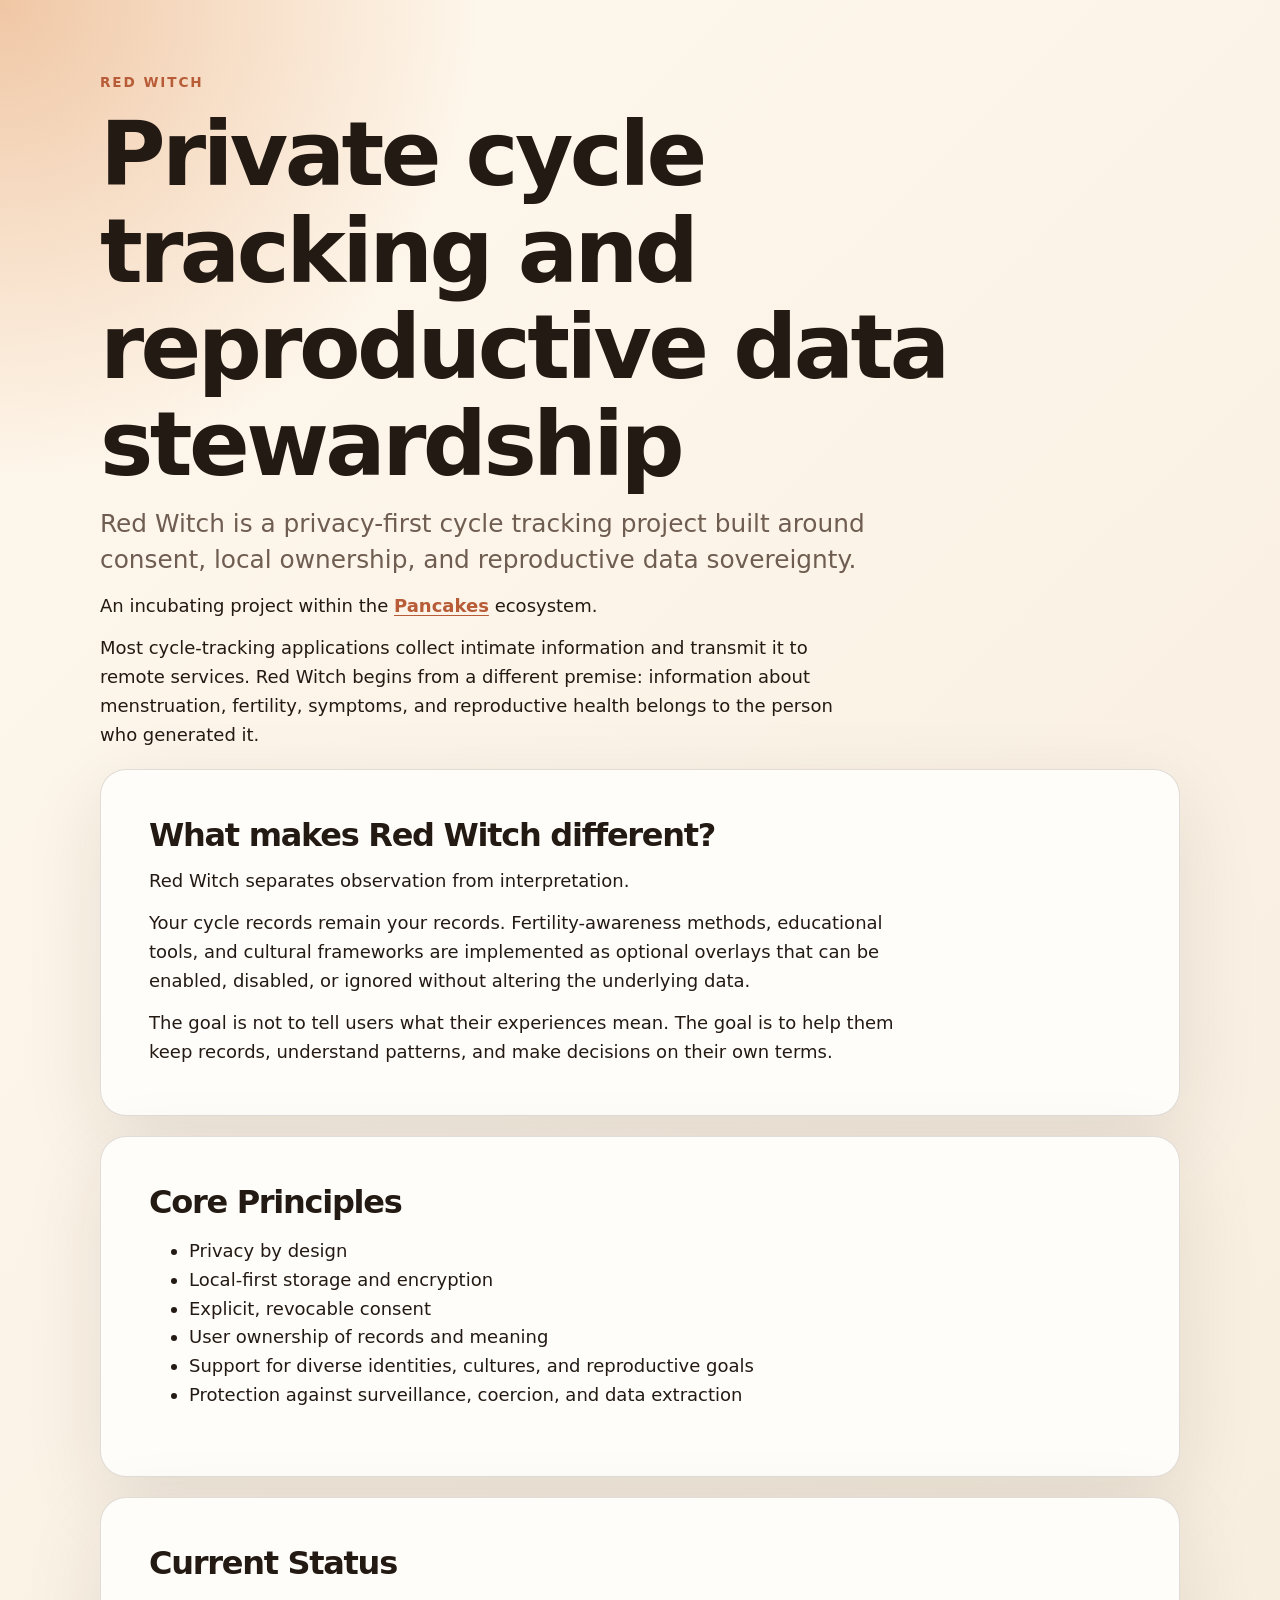
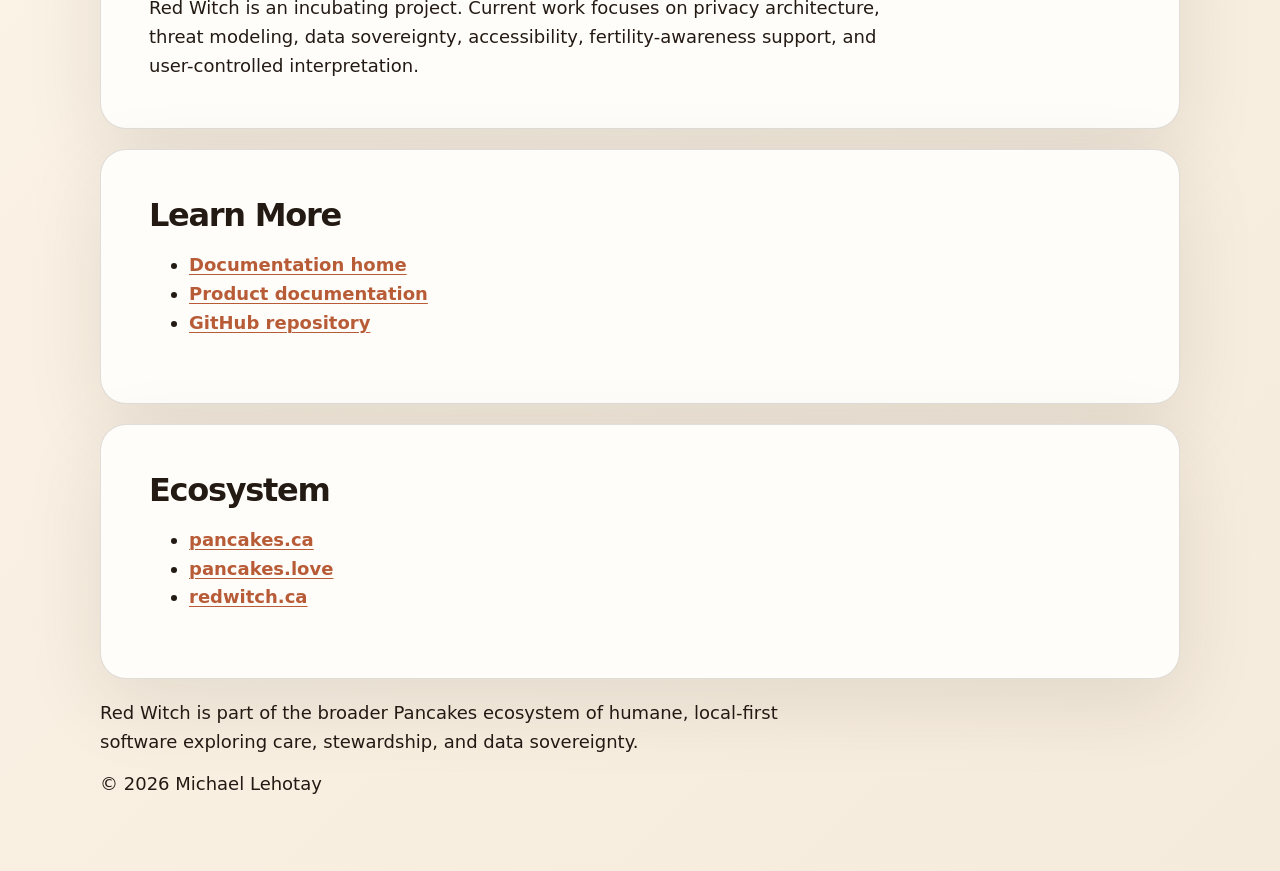
==== sites/www.redwitch.ca/index.html @ c090cc10 "Split Red Witch apex and canonical roots" ====
<!doctype html>
<html lang="en">
<head>
  <meta charset="utf-8">
  <meta name="viewport" content="width=device-width, initial-scale=1">
  <title>Red Witch</title>
  <meta
    name="description"
    content="Privacy-first cycle tracking, reproductive recordkeeping, and data sovereignty."
  >
  <!-- Canonical host; the apex redirect root is /sites/redwitch.ca/. -->
  <link rel="canonical" href="https://www.redwitch.ca/">
  <link rel="stylesheet" href="styles.css">
</head>
<body>
  <main class="page">
    <header>
      <p class="eyebrow">Red Witch</p>
      <h1>Private cycle tracking and reproductive data stewardship</h1>
      <p class="lede">
        Red Witch is a privacy-first cycle tracking project built around
        consent, local ownership, and reproductive data sovereignty.
      </p>
      <p class="small">
        An incubating project within the
        <a href="https://pancakes.ca/">Pancakes</a>
        ecosystem.
      </p>
    </header>

    <section>
      <p>
        Most cycle-tracking applications collect intimate information and
        transmit it to remote services. Red Witch begins from a different
        premise: information about menstruation, fertility, symptoms, and
        reproductive health belongs to the person who generated it.
      </p>
    </section>

    <section class="panel">
      <h2>What makes Red Witch different?</h2>

      <p>
        Red Witch separates observation from interpretation.
      </p>

      <p>
        Your cycle records remain your records. Fertility-awareness methods,
        educational tools, and cultural frameworks are implemented as optional
        overlays that can be enabled, disabled, or ignored without altering
        the underlying data.
      </p>

      <p>
        The goal is not to tell users what their experiences mean. The goal
        is to help them keep records, understand patterns, and make decisions
        on their own terms.
      </p>
    </section>

    <section class="panel">
      <h2>Core Principles</h2>

      <ul class="links">
        <li>Privacy by design</li>
        <li>Local-first storage and encryption</li>
        <li>Explicit, revocable consent</li>
        <li>User ownership of records and meaning</li>
        <li>Support for diverse identities, cultures, and reproductive goals</li>
        <li>Protection against surveillance, coercion, and data extraction</li>
      </ul>
    </section>

    <section class="panel">
      <h2>Current Status</h2>

      <p>
        Red Witch is an incubating project. Current work focuses on privacy
        architecture, threat modeling, data sovereignty, accessibility,
        fertility-awareness support, and user-controlled interpretation.
      </p>
    </section>

    <section class="panel">
      <h2>Learn More</h2>

      <ul class="links">
        <li><a href="https://docs.redwitch.ca/">Documentation home</a></li>
        <li><a href="https://docs.redwitch.ca/product/">Product documentation</a></li>
        <li><a href="https://github.com/Floating-Eye-Software/redwitch">GitHub repository</a></li>
      </ul>
    </section>

    <section class="panel">
      <h2>Ecosystem</h2>

      <ul class="links">
        <li><a href="https://pancakes.ca/">pancakes.ca</a></li>
        <li><a href="https://pancakes.love/">pancakes.love</a></li>
        <li><a href="https://www.redwitch.ca/">redwitch.ca</a></li>
      </ul>
    </section>

    <footer>
      <p>
        Red Witch is part of the broader Pancakes ecosystem of humane,
        local-first software exploring care, stewardship, and data sovereignty.
      </p>

      <p class="small">
        © 2026 Michael Lehotay
      </p>
    </footer>
  </main>
</body>
</html>
---- sites/www.redwitch.ca/styles.css ----
:root {
  --bg: #fff8ed;
  --panel: #fffdf8;
  --panel-muted: #f5ebdc;
  --text: #241a14;
  --muted: #6e5d50;
  --accent: #b85c38;
  --accent-soft: #f0c7a5;
  --border: rgba(36, 26, 20, 0.14);
  --shadow: 0 24px 80px rgba(36, 26, 20, 0.10);
  --radius: 26px;
}

.site-pancakes-love {
  --bg: #fff1f5;
  --panel: #fffaff;
  --panel-muted: #f7e3eb;
  --text: #2a111a;
  --muted: #755263;
  --accent: #a43d68;
  --accent-soft: #f1b6cc;
  --border: rgba(42, 17, 26, 0.14);
  --shadow: 0 24px 80px rgba(42, 17, 26, 0.11);
}

* {
  box-sizing: border-box;
}

html {
  min-height: 100%;
}

body {
  min-height: 100%;
  margin: 0;
  background:
    radial-gradient(circle at top left, var(--accent-soft), transparent 30rem),
    linear-gradient(135deg, var(--bg), var(--panel-muted));
  color: var(--text);
  font-family: ui-sans-serif, system-ui, -apple-system, BlinkMacSystemFont, "Segoe UI", sans-serif;
  font-size: 18px;
  line-height: 1.6;
}

.page {
  width: min(1080px, calc(100% - 32px));
  margin: 0 auto;
  padding: 8vh 0;
}

.panel,
.card {
  background: color-mix(in srgb, var(--panel) 92%, white 8%);
  border: 1px solid var(--border);
  border-radius: var(--radius);
  box-shadow: var(--shadow);
}

.panel {
  padding: clamp(1.5rem, 4vw, 3rem);
  margin: 1.25rem 0;
}

.panel-hero {
  padding-top: clamp(2.5rem, 8vw, 5rem);
  padding-bottom: clamp(2.5rem, 8vw, 5rem);
}

.panel-muted {
  background: color-mix(in srgb, var(--panel-muted) 82%, white 18%);
}

.eyebrow {
  margin: 0 0 0.75rem;
  color: var(--accent);
  font-size: 0.85rem;
  font-weight: 800;
  letter-spacing: 0.14em;
  text-transform: uppercase;
}

h1,
h2 {
  line-height: 1.08;
  letter-spacing: -0.04em;
}

h1 {
  max-width: 920px;
  margin: 0;
  font-size: clamp(2.4rem, 8vw, 5.6rem);
}

h2 {
  margin: 0 0 0.85rem;
  font-size: clamp(1.35rem, 3vw, 2rem);
}

p {
  max-width: 760px;
  margin: 0.85rem 0 0;
}

.lede {
  max-width: 820px;
  color: var(--muted);
  font-size: clamp(1.2rem, 2.4vw, 1.55rem);
  line-height: 1.45;
}

.grid {
  display: grid;
  grid-template-columns: repeat(2, minmax(0, 1fr));
  gap: 1.25rem;
  margin: 1.25rem 0;
}

.card {
  padding: clamp(1.25rem, 3vw, 2rem);
}

.card p {
  color: var(--muted);
}

.principles {
  display: grid;
  grid-template-columns: repeat(2, minmax(0, 1fr));
  gap: 0.5rem 1.5rem;
  margin: 1rem 0 0;
  padding-left: 1.25rem;
}

.principles li::marker {
  color: var(--accent);
}

a {
  color: var(--accent);
  font-weight: 700;
  text-decoration-thickness: 0.08em;
  text-underline-offset: 0.16em;
}

a:hover {
  text-decoration-thickness: 0.14em;
}

@media (max-width: 760px) {
  body {
    font-size: 16px;
  }

  .page {
    width: min(100% - 24px, 1080px);
    padding: 3vh 0;
  }

  .grid,
  .principles {
    grid-template-columns: 1fr;
  }
}
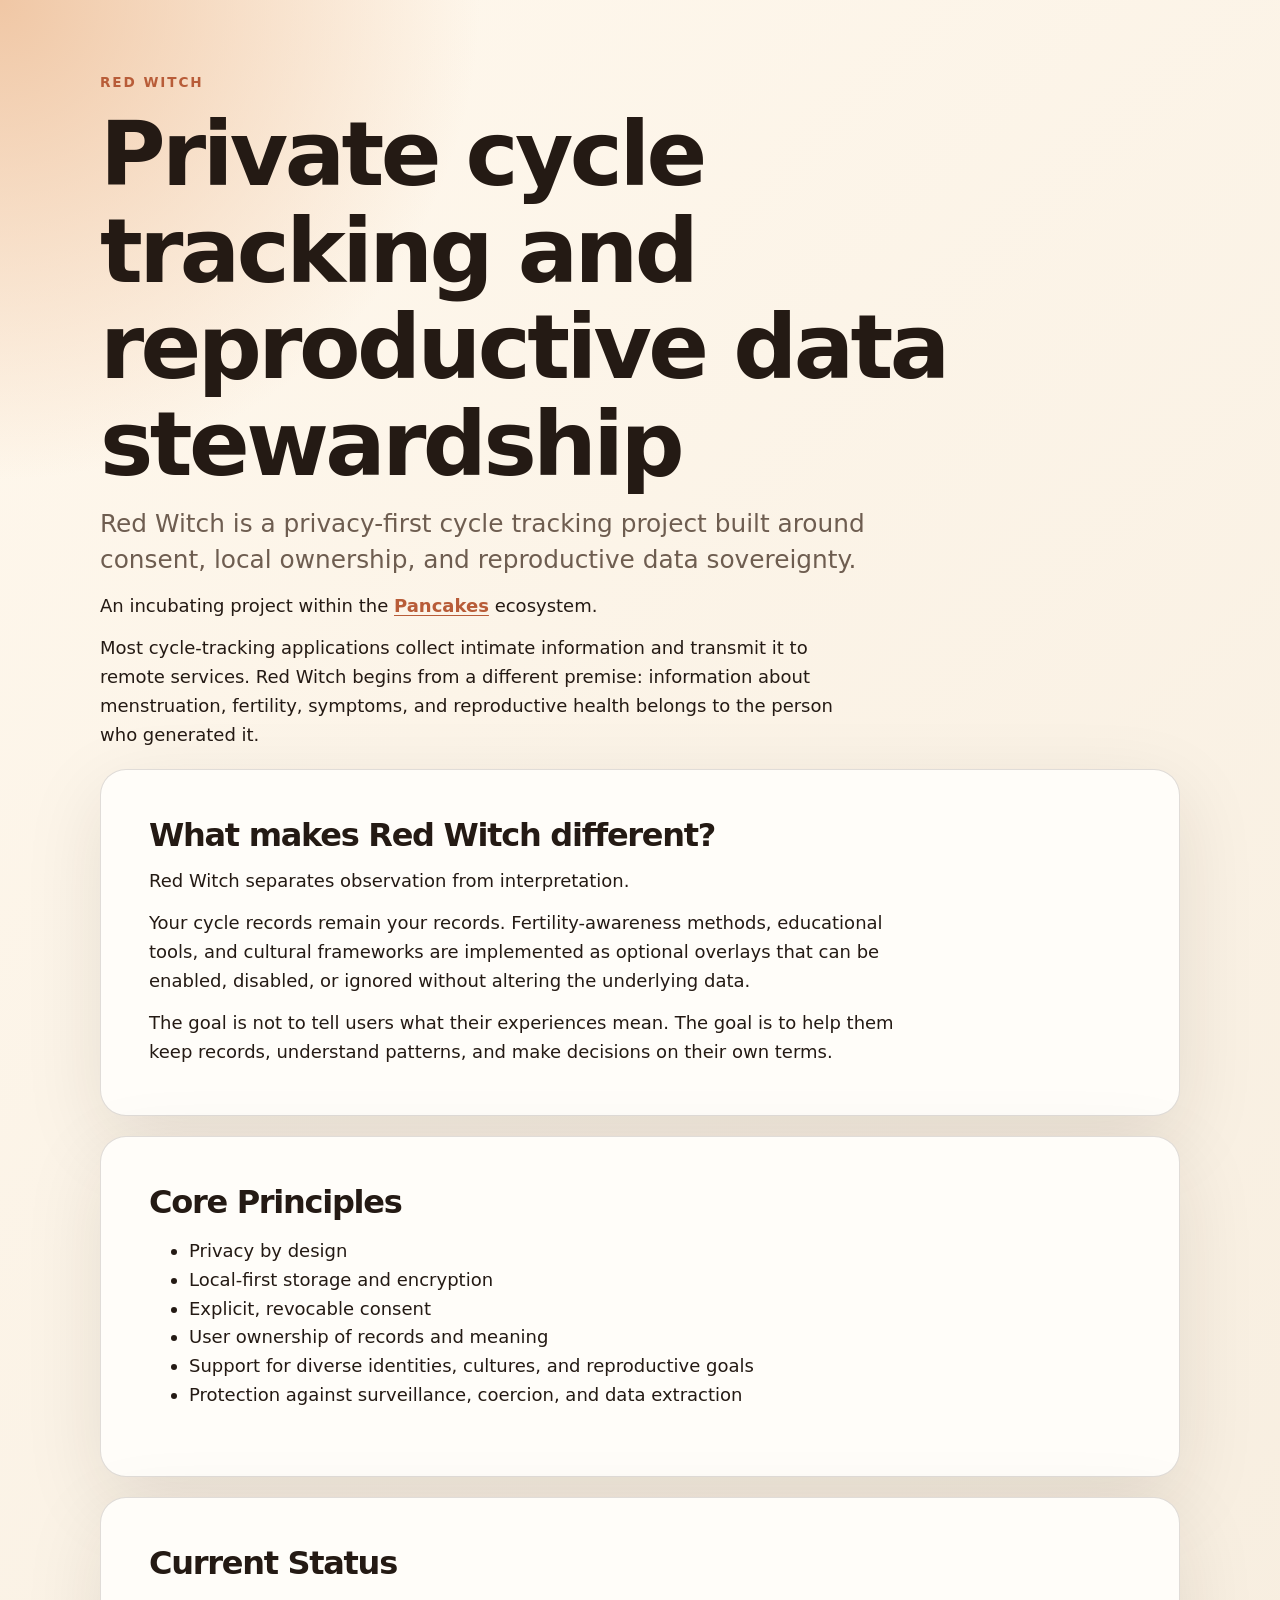
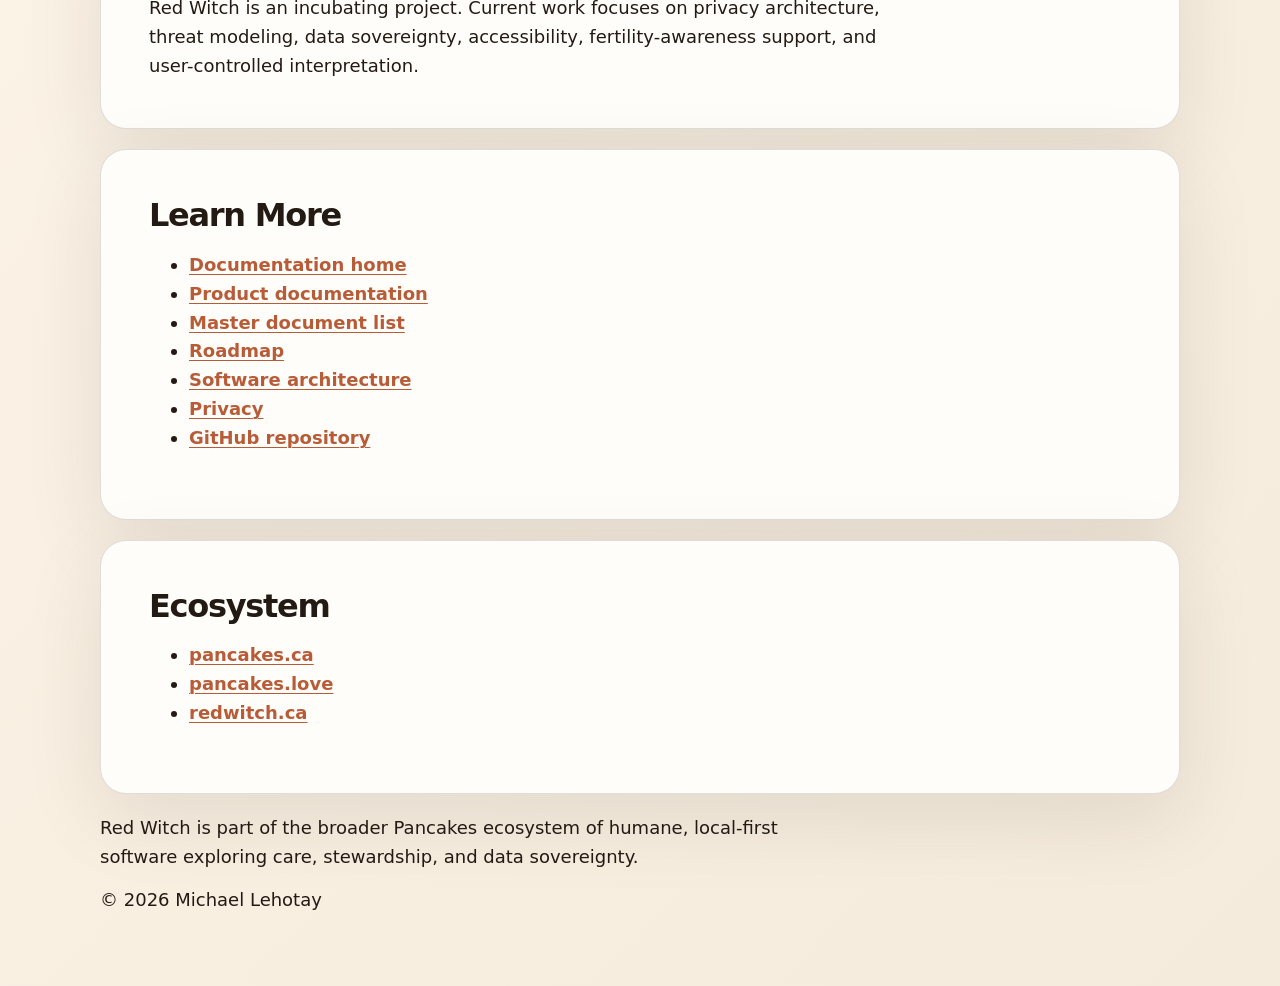
==== commit 1d4d5741: "Flatten docs and update homepage links" ====
--- a/sites/www.redwitch.ca/index.html
+++ b/sites/www.redwitch.ca/index.html
@@ -86,7 +86,11 @@
 
       <ul class="links">
         <li><a href="https://docs.redwitch.ca/">Documentation home</a></li>
-        <li><a href="https://docs.redwitch.ca/product/">Product documentation</a></li>
+        <li><a href="https://docs.redwitch.ca/">Product documentation</a></li>
+        <li><a href="https://docs.redwitch.ca/Red-Witch-Master-Document-List.md">Master document list</a></li>
+        <li><a href="https://docs.redwitch.ca/Red-Witch-Roadmap.md">Roadmap</a></li>
+        <li><a href="https://docs.redwitch.ca/Red-Witch-Software-Architecture.md">Software architecture</a></li>
+        <li><a href="https://docs.redwitch.ca/Red-Witch-Privacy.md">Privacy</a></li>
         <li><a href="https://github.com/Floating-Eye-Software/redwitch">GitHub repository</a></li>
       </ul>
     </section>
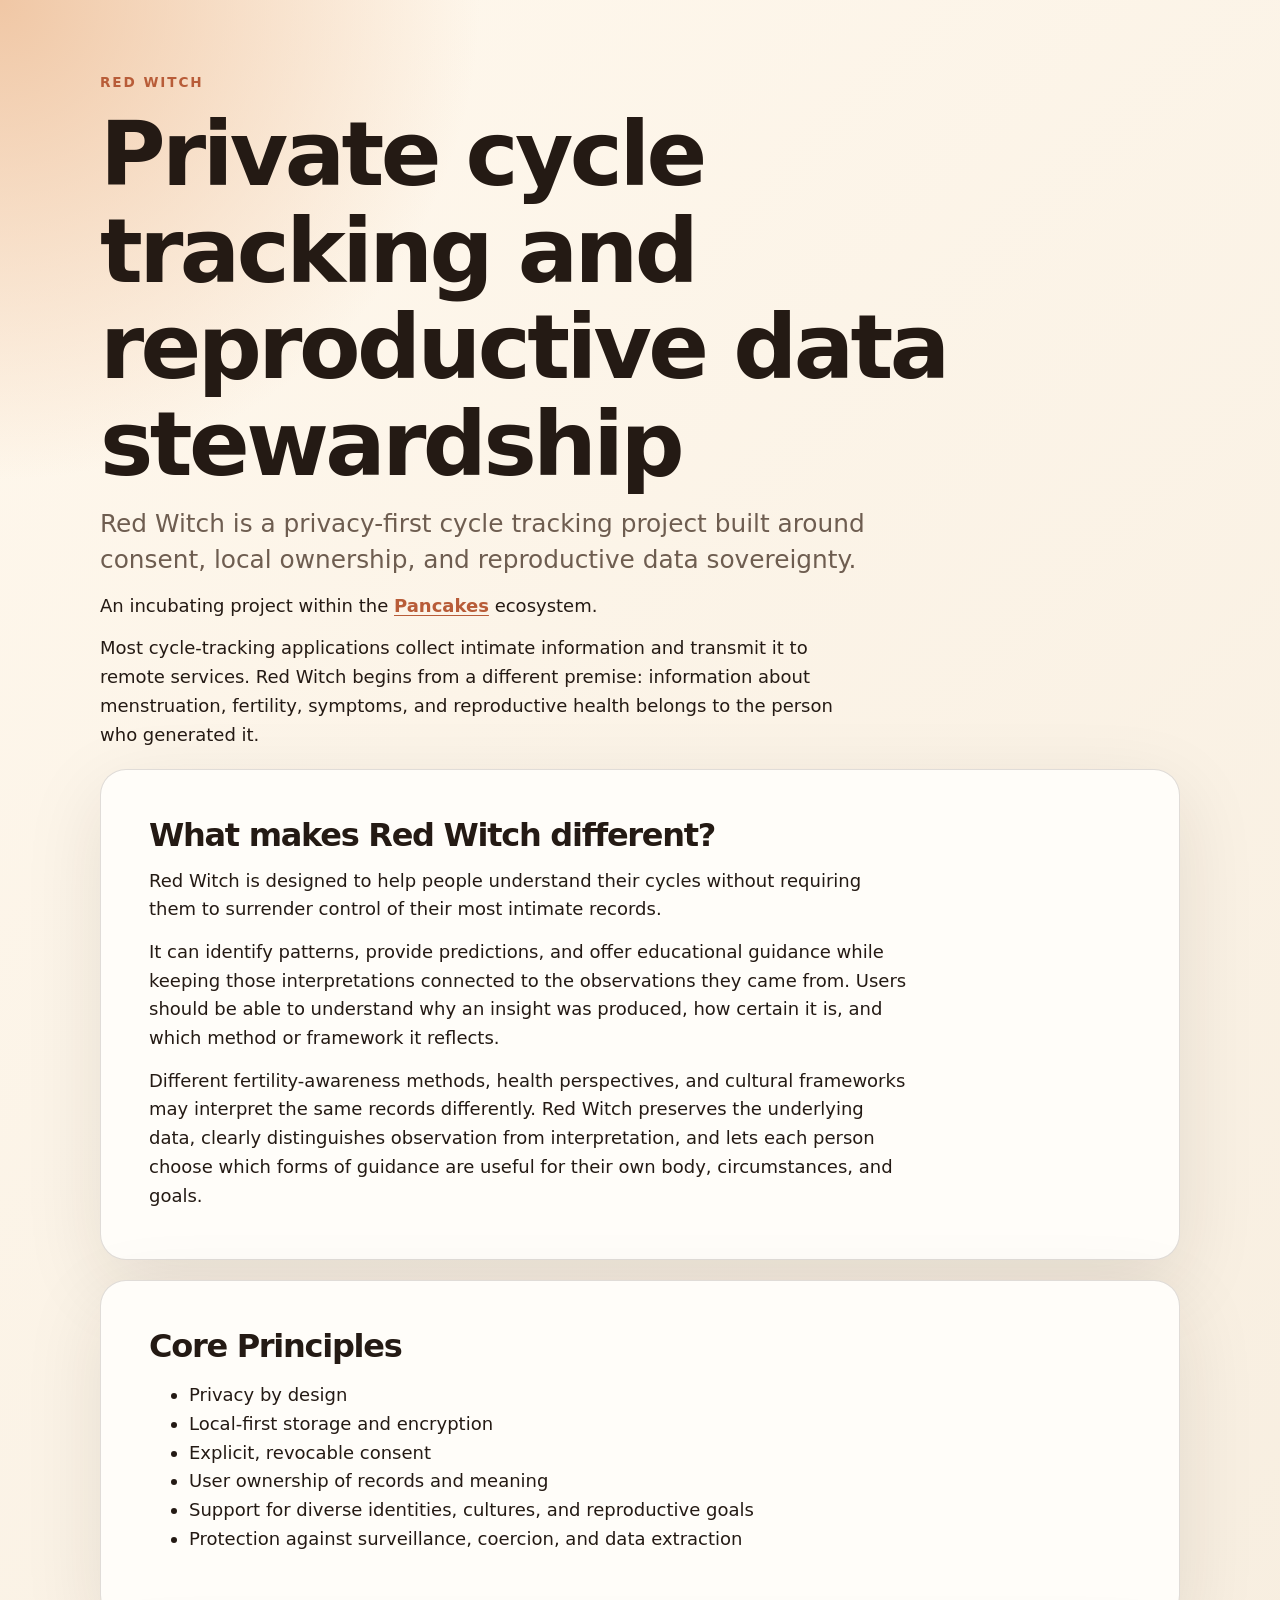
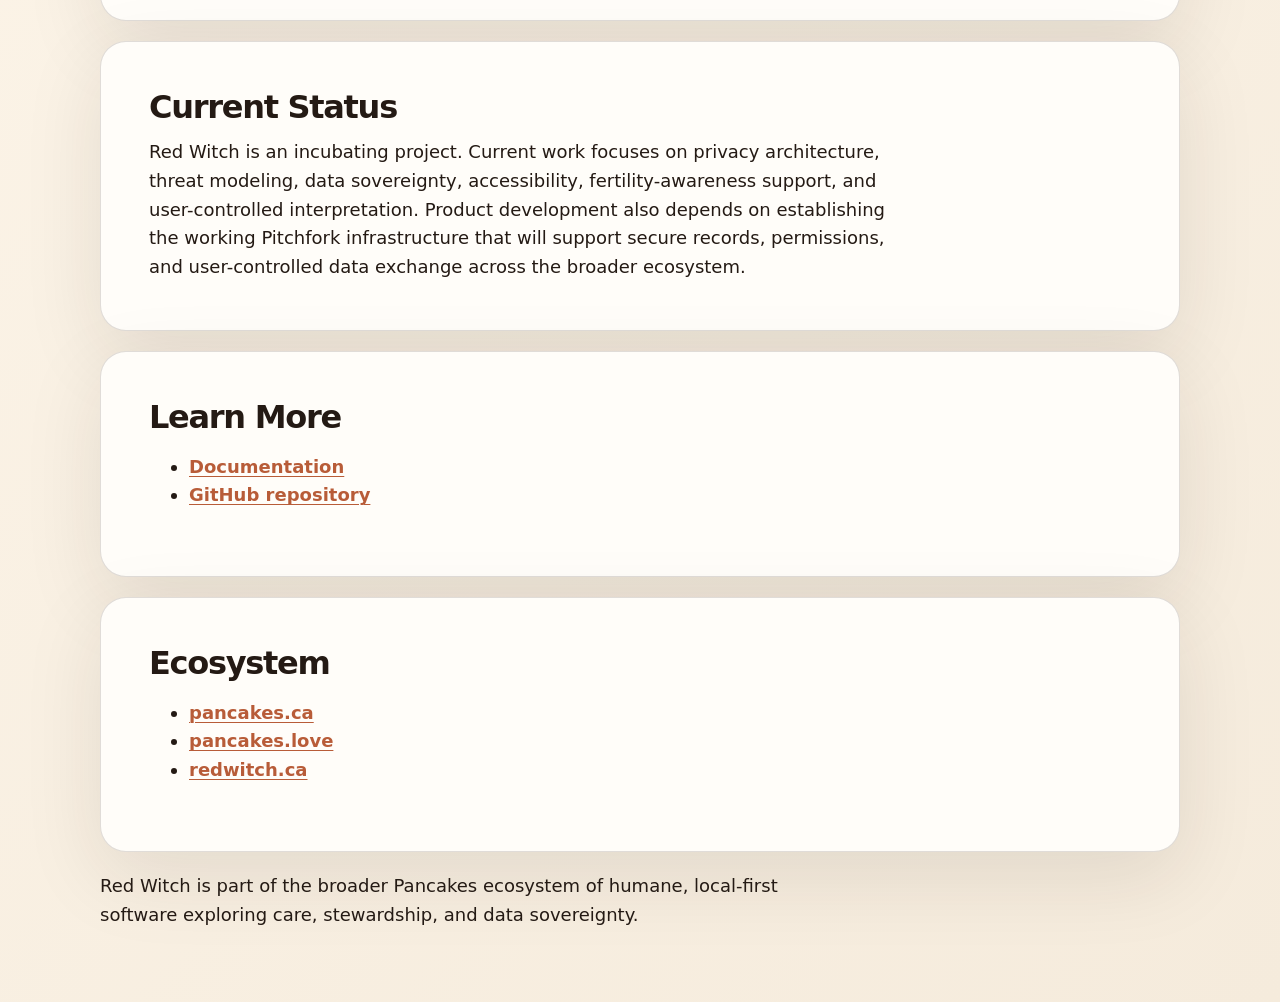
==== commit 65ddb926: "Cleanup web page" ====
--- a/sites/www.redwitch.ca/index.html
+++ b/sites/www.redwitch.ca/index.html
@@ -23,7 +23,7 @@
       </p>
       <p class="small">
         An incubating project within the
-        <a href="https://pancakes.ca/">Pancakes</a>
+        <a href="https://www.pancakes.ca/">Pancakes</a>
         ecosystem.
       </p>
     </header>
@@ -41,20 +41,24 @@
       <h2>What makes Red Witch different?</h2>
 
       <p>
-        Red Witch separates observation from interpretation.
+        Red Witch is designed to help people understand their cycles without
+        requiring them to surrender control of their most intimate records.
       </p>
 
       <p>
-        Your cycle records remain your records. Fertility-awareness methods,
-        educational tools, and cultural frameworks are implemented as optional
-        overlays that can be enabled, disabled, or ignored without altering
-        the underlying data.
+        It can identify patterns, provide predictions, and offer educational
+        guidance while keeping those interpretations connected to the
+        observations they came from. Users should be able to understand why an
+        insight was produced, how certain it is, and which method or framework
+        it reflects.
       </p>
 
       <p>
-        The goal is not to tell users what their experiences mean. The goal
-        is to help them keep records, understand patterns, and make decisions
-        on their own terms.
+        Different fertility-awareness methods, health perspectives, and
+        cultural frameworks may interpret the same records differently. Red
+        Witch preserves the underlying data, clearly distinguishes observation
+        from interpretation, and lets each person choose which forms of
+        guidance are useful for their own body, circumstances, and goals.
       </p>
     </section>
 
@@ -78,6 +82,9 @@
         Red Witch is an incubating project. Current work focuses on privacy
         architecture, threat modeling, data sovereignty, accessibility,
         fertility-awareness support, and user-controlled interpretation.
+        Product development also depends on establishing the working Pitchfork
+        infrastructure that will support secure records, permissions, and
+        user-controlled data exchange across the broader ecosystem.
       </p>
     </section>
 
@@ -85,12 +92,7 @@
       <h2>Learn More</h2>
 
       <ul class="links">
-        <li><a href="https://docs.redwitch.ca/">Documentation home</a></li>
-        <li><a href="https://docs.redwitch.ca/">Product documentation</a></li>
-        <li><a href="https://docs.redwitch.ca/Red-Witch-Master-Document-List.md">Master document list</a></li>
-        <li><a href="https://docs.redwitch.ca/Red-Witch-Roadmap.md">Roadmap</a></li>
-        <li><a href="https://docs.redwitch.ca/Red-Witch-Software-Architecture.md">Software architecture</a></li>
-        <li><a href="https://docs.redwitch.ca/Red-Witch-Privacy.md">Privacy</a></li>
+        <li><a href="https://docs.redwitch.ca/">Documentation</a></li>
         <li><a href="https://github.com/Floating-Eye-Software/redwitch">GitHub repository</a></li>
       </ul>
     </section>
@@ -99,7 +101,7 @@
       <h2>Ecosystem</h2>
 
       <ul class="links">
-        <li><a href="https://pancakes.ca/">pancakes.ca</a></li>
+        <li><a href="https://www.pancakes.ca/">pancakes.ca</a></li>
         <li><a href="https://pancakes.love/">pancakes.love</a></li>
         <li><a href="https://www.redwitch.ca/">redwitch.ca</a></li>
       </ul>
@@ -110,11 +112,8 @@
         Red Witch is part of the broader Pancakes ecosystem of humane,
         local-first software exploring care, stewardship, and data sovereignty.
       </p>
+    </footer>
 
-      <p class="small">
-        © 2026 Michael Lehotay
-      </p>
-    </footer>
   </main>
 </body>
 </html>
